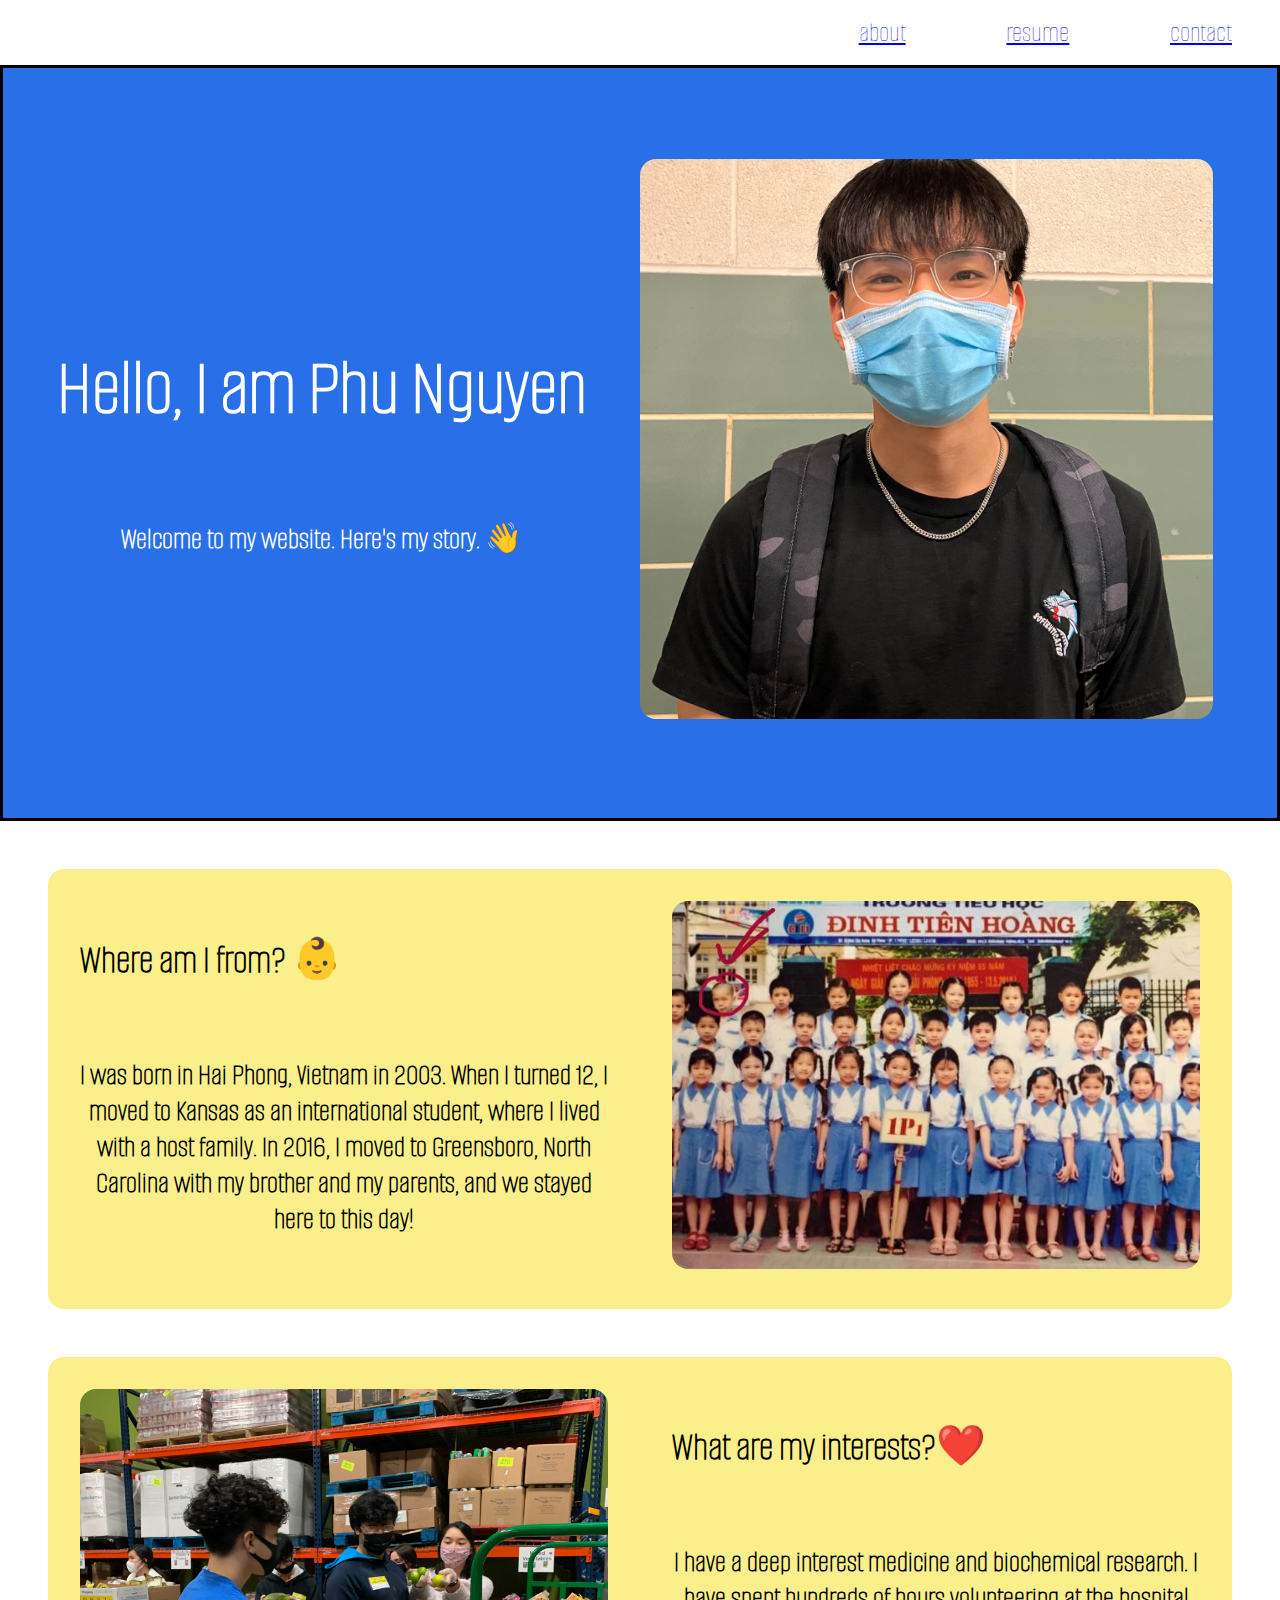
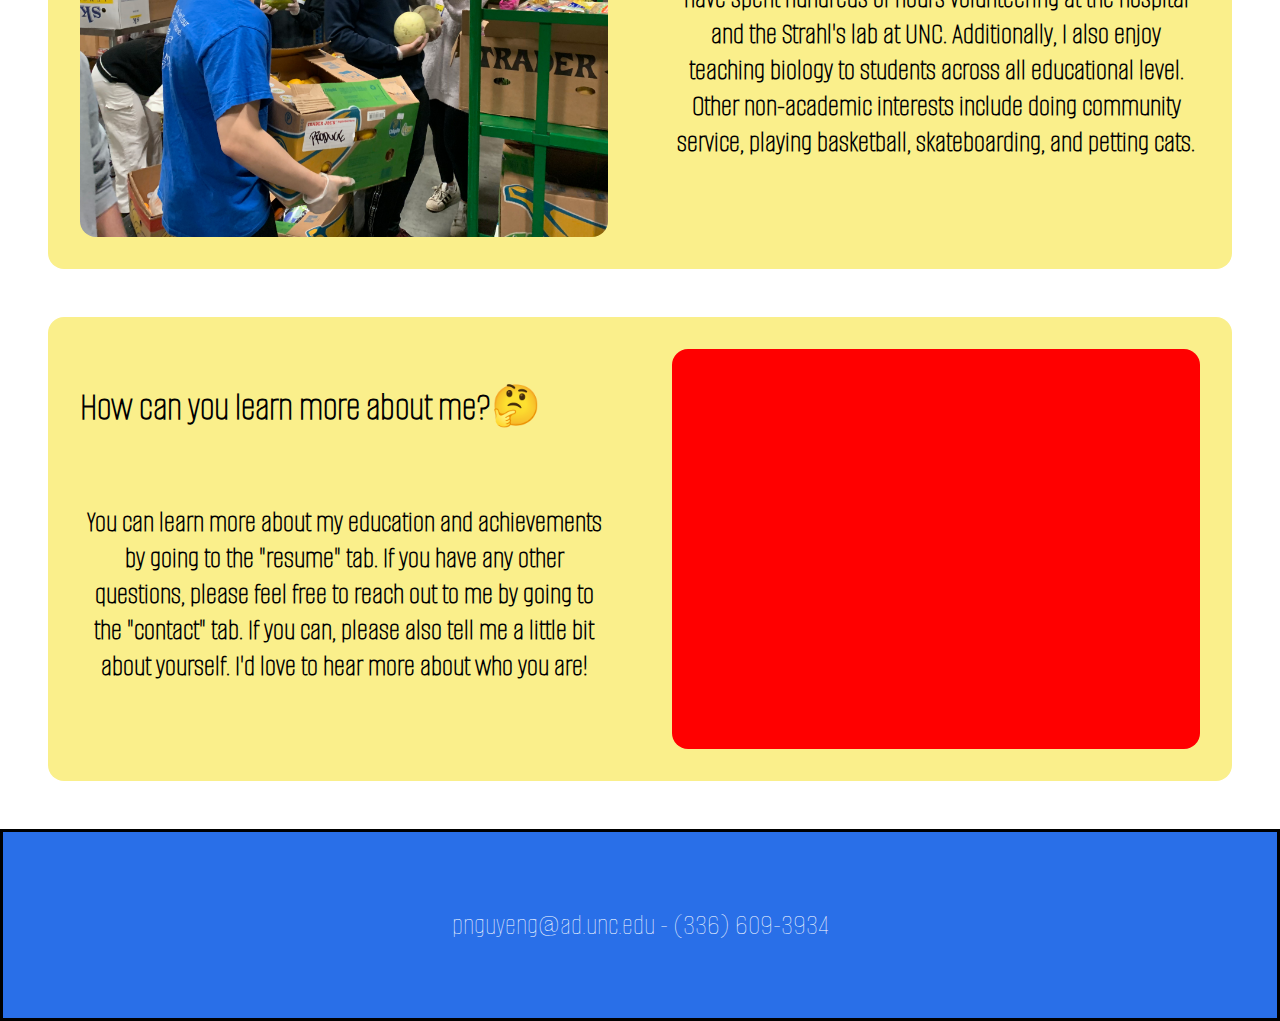
==== index.html @ cb56262c "add initial file" ====
<!DOCTYPE HTML>
<html lang="en">

<head>
  <title>Phu Nguyen</title>
  <meta charset="utf-8">
  <meta name="viewport" content="width=device-width, initial-scale=1.0">
  <link rel="stylesheet" href="css/style.css">
  <link rel="preconnect" href="https://fonts.googleapis.com">
<link rel="preconnect" href="https://fonts.gstatic.com" crossorigin>
<link href="https://fonts.googleapis.com/css2?family=Alumni+Sans+Pinstripe&display=swap" rel="stylesheet">
</head>

<body>
<header>
    <div class="header1">
        <nav>
            <a href="index.html">about</a>
            <a href="resume.html">resume</a>
            <a href="contact.html">contact</a>
        </nav>
    </div>
  
    <div class="header2">
    <div class="headercontainer">
        <h1>Hello, I am Phu Nguyen</h1>
        <h3>Welcome to my website. Here's my story. 👋</h3>
    </div>
        <div class="headshot" role="img" aria-label="Image of my headshot"></div>
    </div>
</header>

<main>
    <div class="main1">
        <div class="from">
            <h2>Where am I from? 👶</h2>
            <h4>I was born in Hai Phong, Vietnam in 2003. When I turned 12, I moved to Kansas as an international student, where I lived with a host family. In 2016, I moved to Greensboro, North Carolina with my brother and my parents, and we stayed here to this day!</h4>
        </div>
        <div class="viet" role="img" aria-label="Image of me in first grade"></div>
    </div>

    <div class="main2">
        <div class="service" role="img" aria-label="Image of me volunteering"></div>
        <div class="interest">
            <h2>What are my interests?❤️</h2>
            <h4>I have a deep interest medicine and biochemical research. I have spent hundreds of hours volunteering at the hospital and the Strahl's lab at UNC. Additionally, I also enjoy teaching biology to students across all educational level. Other non-academic interests include doing community service, playing basketball, skateboarding, and petting cats.</h4>
        </div>
    </div>

    <div class="main3">
        <div class="learn">
            <h2>How can you learn more about me?🤔</h2>
            <h4>You can learn more about my education and achievements by going to the "resume" tab. If you have any other questions, please feel free to reach out to me by going to the "contact" tab. If you can, please also tell me a little bit about yourself. I'd love to hear more about who you are!</h4>
        </div>
        <div class="thx" role="img" aria-label="Image of me at UNC"></div>
    </div>
</main>

<footer>
    <div class="foot">pnguyeng@ad.unc.edu - (336) 609-3934</div>
</footer>
</body>
</html>
---- css/style.css ----
* {
    box-sizing: border-box;
  }

body {
    text-align: center;
    font-family: Arial, sans-serif;
    background-color: white;
    margin: 0;
    height: auto;
    display: grid;
    font-family: 'Alumni Sans Pinstripe', sans-serif;

    grid-template-areas: "header1"
    "header2"
    "main1"
    "main2"
    "main3"
    "footer";
    height: 100vh;
}


header{
  background-color: white
}

.header1 {
  grid-area: header1;
  display: grid;
  grid-template-columns: 1fr 1fr;
  margin-left: 2em;
  margin-right: 2em;
  border-width: 0.1px;
}


nav {
  grid-column: 2;
  display: flex;
  justify-content: space-between;
  margin: 1em;
}

nav a:hover{
  color: blue;
  background-color: rgb(250, 239, 139);;
  border-radius: 0.1em;
}

nav a:focus{
  color:red;
}


a {
  font-size: 23px;
}

.header2 {
  grid-area: header2;
  display: grid;
  grid-template-columns: 1fr 5fr 1fr;
  grid-template-rows: 1fr;
  background-color: rgb(41, 111, 232);
  border-style: solid;
  border-color: black;
  border-width: 3px;
}


.headercontainer {
  grid-column: 2;
  grid-row: 2;
  height: 8em;
  margin-bottom: 1.5em;
}

h1 {
  font-size: 40px;
  color:white;
}

h3 {
  font-size: 20px;
  color: white;
}

.headshot {
  grid-row: 1;
  grid-column: 2/3;
  height: 30em;
  background-image: url("../img/header.jpg");
  background-repeat: no-repeat;
  background-position: center;
  background-size: cover;
  background-color: red;
  margin-top: 2em;
  border-radius: 1em;
}


.main1 {
  grid-area: main1;
  display: grid;
  grid-template-columns: 1fr 1fr 1fr;
  background-color: rgb(250, 239, 139);
  margin: 2em;
  border-radius: 1em;
}

.from {
  grid-column: 1/4;
  display: flex;
  flex-direction: column;
  align-items: start;
  margin: 2em;
}

h2 {
  font-size: 27px;
}

h4 {
  font-size: 22px;
}

.main2 {
  grid-area: main2;
  display: grid;
  grid-template-columns: 1fr 1fr 1fr;
  background-color: rgb(250, 239, 139);
  margin: 2em;
  border-radius: 1em;
}

.interest {
  grid-column: 1/4;
  display: flex;
  flex-direction: column;
  align-items: start;
  margin: 2em;
}

.main3 {
  grid-area: main1;
  display: grid;
  grid-template-columns: 1fr 1fr 1fr;
  background-color: rgb(250, 239, 139);
  margin: 2em;
  border-radius: 1em;
}

.learn {
  grid-column: 1/4;
  display: flex;
  flex-direction: column;
  align-items: start;
  margin: 2em;
}

footer {
      grid-area: footer;
      border-style: solid;
      border-width: 3px;
      background-color: rgb(41, 111, 232);
    
   }

.foot {
  font-size: 20px;
  color: white;
  margin: 3em;
}


@media screen and (min-width:800px) {

.header2 {
    grid-area: header2;
    display: grid;
    grid-template-columns: 1fr 2fr 1fr;
    grid-template-rows: 1fr;
    border-width: 0.1px;
    border-style: solid;
  border-color: black;
  border-width: 3px;
  }
  
  
  .headercontainer {
    grid-column: 2;
    grid-row: 2;
    height: 8em;
  }
  
  h1 {
    font-size: 40px;
    font-weight: 900;
  }
  
  h3 {
    font-size: 25px;
  }
  
  .headshot {
    grid-row: 1;
    grid-column: 2/3;
    height: 25em;
    background-image: url("../img/header.jpg");
    background-repeat: no-repeat;
    background-position: center;
    background-size: cover;
    background-color: red;
    margin-top: 2em;
  }

.main1 {
  grid-area: main1;
  display: grid;
  grid-template-columns: 1fr 1fr 1fr 1fr;
}

.from {
  grid-column: 1/3;
  display: flex;
  flex-direction: column;
  align-items: start;
  margin: 2em;
}

h2 {
  font-size: 30px;
}

h4 {
  font-size: 25px;
}
.viet {
  grid-column: 3/5;
  height: 20em;
  background-image: url("../img/viet.jpg");
  background-repeat: no-repeat;
  background-position: center;
  background-size: cover;
  background-color: red;
  margin: 2em;
  border-radius: 1em;
}

.main2 {
  grid-area: main2;
  display: grid;
  grid-template-columns: 1fr 1fr 1fr 1fr;
  background-color: rgb(250, 239, 139);
  margin: 2em;
  border-radius: 1em;
}

.interest {
  grid-column: 3/5;
  display: flex;
  flex-direction: column;
  align-items: start;
  margin: 2em;
}

.service {
  grid-column: 1/3;
  height: 25em;
  background-image: url("../img/service.JPG");
  background-repeat: no-repeat;
  background-position: center;
  background-size: cover;
  background-color: red;
  margin: 2em;
  border-radius: 1em;
}

.main3 {
  grid-area: main1;
  display: grid;
  grid-template-columns: 1fr 1fr 1fr 1fr;
  background-color: rgb(250, 239, 139);
  margin: 2em;
  border-radius: 1em;
}

.learn {
  grid-column: 1/3;
  display: flex;
  flex-direction: column;
  align-items: start;
  margin: 2em;
}

.thx {
  grid-column: 3/5;
  height: 25em;
  background-image: url("../img/thx.JPG");
  background-repeat: no-repeat;
  background-position: center;
  background-size: cover;
  background-color: red;
  margin: 2em;
  border-radius: 1em;
}

.foot {
  font-size: 25px;
  color: white;
  margin: 2.5em;
}
}

@media screen and (min-width:1100px) {
 .header1 {
  grid-area: header1;
  display: grid;
  grid-template-columns: 1fr 1fr 1fr;
}

nav {
  grid-column: 3;
}

a {
  font-size: 28px;
}



.header2 {
  grid-area: header2;
  display: grid;
  grid-template-columns: 1fr 2fr 2fr 1fr;
  grid-template-rows: 1fr 10fr 1fr;
  padding-bottom: 2.5em;
  border-style: solid;
  border-color: black;
  border-width: 3px;
}


.headercontainer {
  padding-top: 0em;
  grid-column: 1/3;
  grid-row: 2/4;
  display: flex;
  align-content: center;
  justify-content: center;
  flex-direction: column;
  height: 100%;
  padding-bottom: 2em;

}

h1 {
  font-size: 80px;
  font-weight: 900;
}

h3 {
  font-size: 30px;
}

.headshot {
  grid-row: 2/3;
  grid-column: 3/5;
  height: 35em;
  width: 90%;
  background-image: url("../img/header.jpg");
  background-repeat: no-repeat;
  background-position: center;
  background-size: cover;
  margin-top: 2em;
}

.main1 {
  grid-area: main1;
  display: grid;
  grid-template-columns: 1fr 1fr 1fr 1fr;
  margin: 3em;
}

.from {
  grid-column: 1/3;
  display: flex;
  flex-direction: column;
  align-items: start;
  margin: 2em;
}

h2 {
  font-size: 40px;
  font-weight: 900;
}

h4 {
  font-size: 30px;
}
.viet {
  grid-column: 3/5;
  height: 23em;
  background-image: url("../img/viet.jpg");
  background-repeat: no-repeat;
  background-position: center;
  background-size: cover;
  background-color: red;
  margin: 2em;
}

.main2 {
  grid-area: main2;
  display: grid;
  grid-template-columns: 1fr 1fr 1fr 1fr;
  margin: 3em;
  border-radius: 1em;
}

.interest {
  grid-column: 3/5;
  display: flex;
  flex-direction: column;
  align-items: start;
  margin: 2em;
}

.service {
  grid-column: 1/3;
  height: 28em;
  background-image: url("../img/service.JPG");
  background-repeat: no-repeat;
  background-position: center;
  background-size: cover;
  background-color: red;
  margin: 2em;
}

.main3 {
  grid-area: main1;
  display: grid;
  grid-template-columns: 1fr 1fr 1fr 1fr;
  margin: 3em;
  border-radius: 1em;
}

.learn {
  grid-column: 1/3;
  display: flex;
  flex-direction: column;
  align-items: start;
  margin: 2em;
}

.thx {
  grid-column: 3/5;
  height: 25em;
  background-image: url("../img/thx.JPG");
  background-repeat: no-repeat;
  background-position: center;
  background-size: cover;
  background-color: red;
  margin: 2em;
}
.foot {
  font-size: 30px;
  color: white;
  margin: 2.5em;
}
}
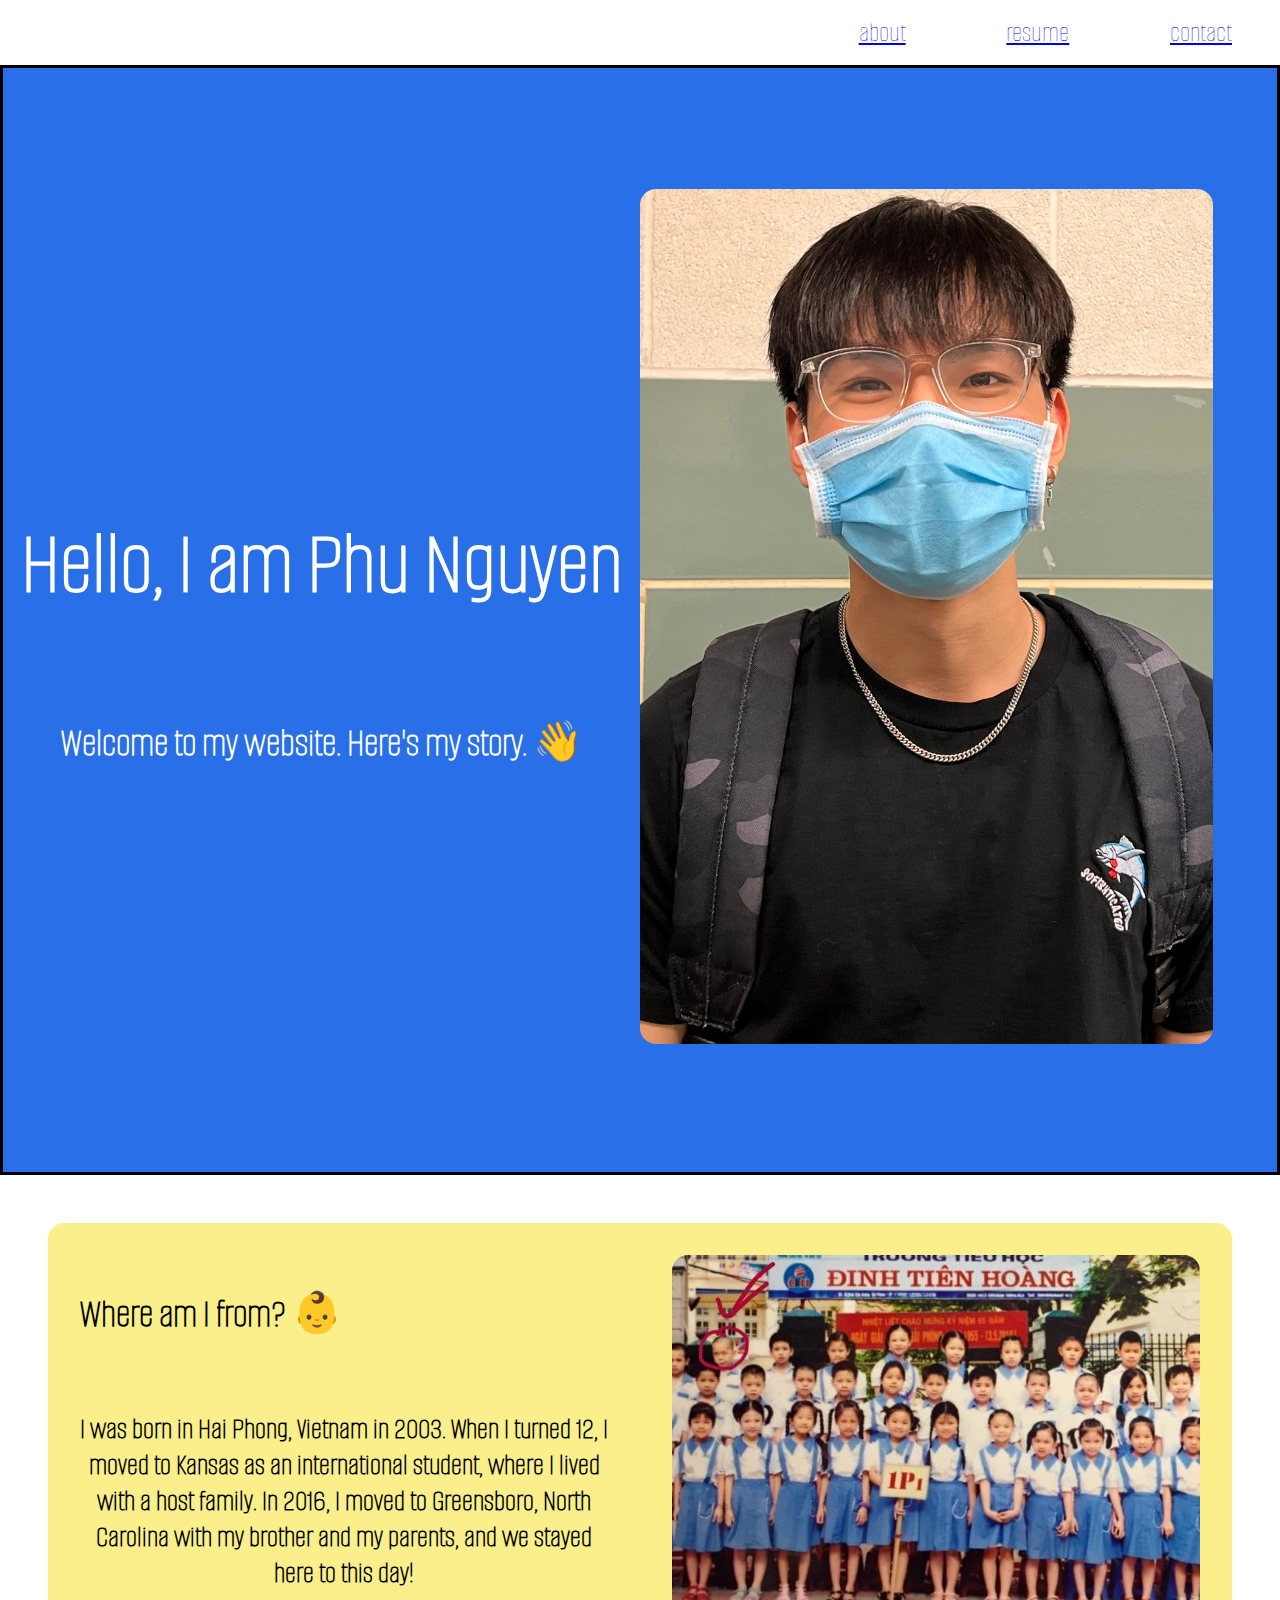
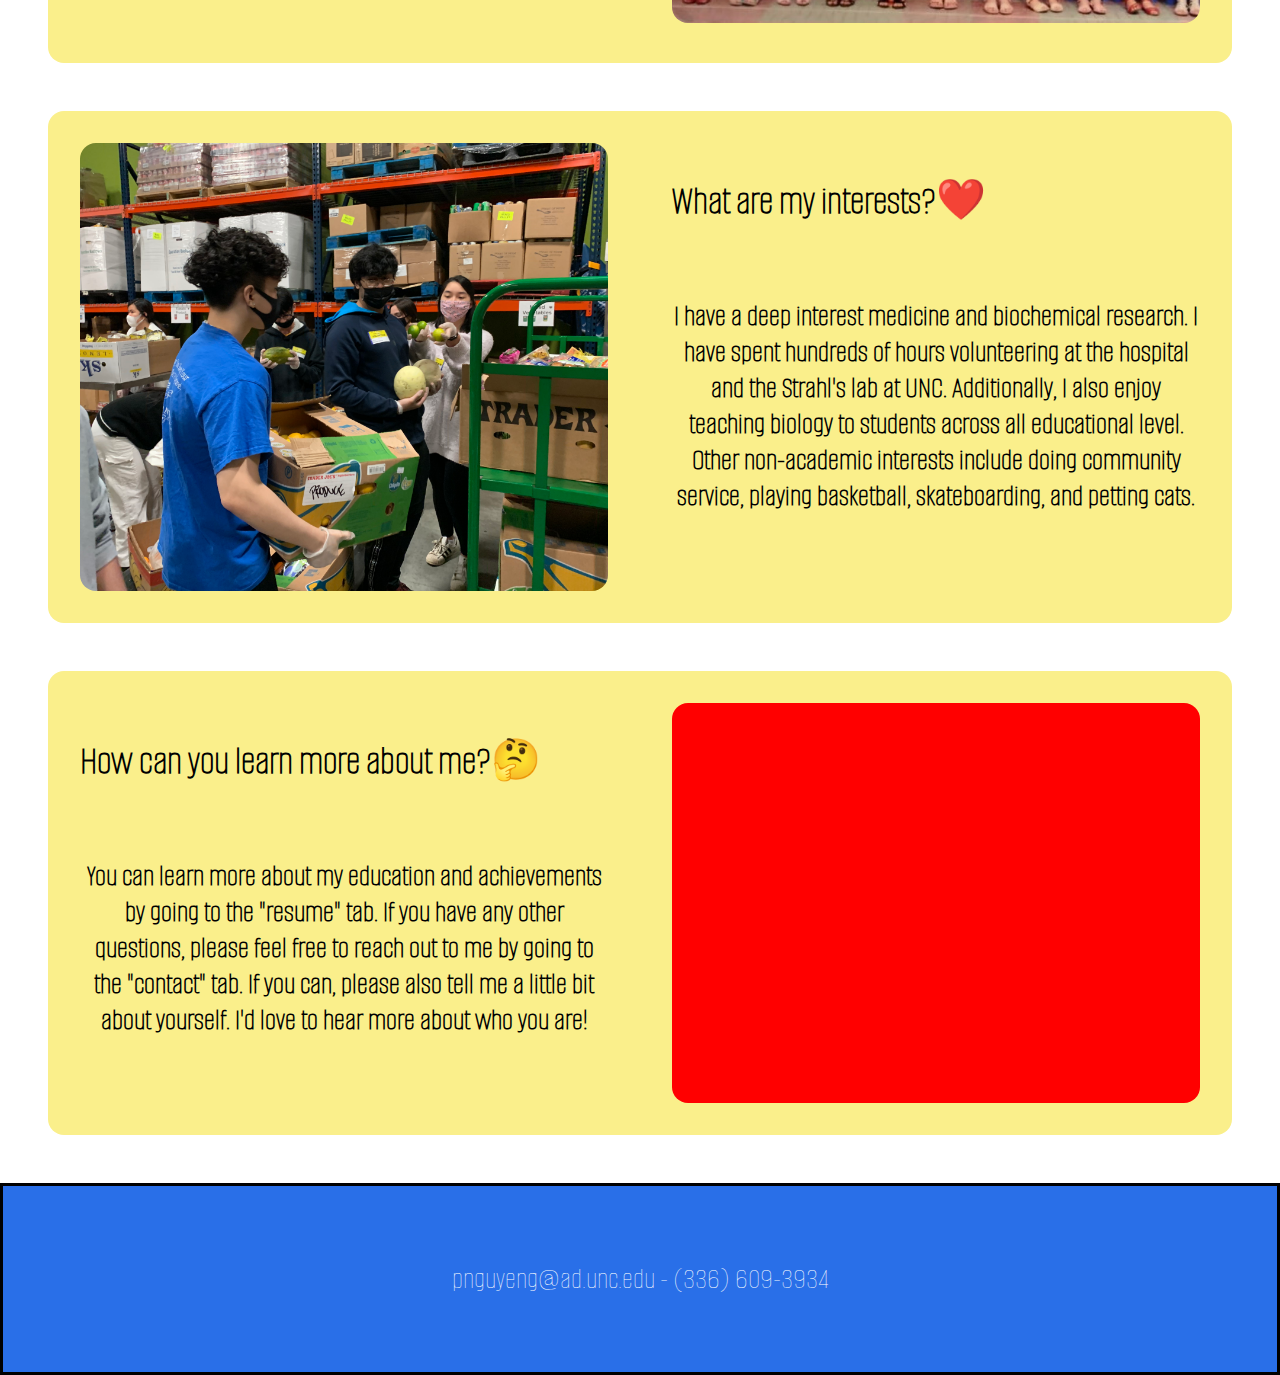
==== commit 773b2e3e: "beautify" ====
--- a/index.html
+++ b/index.html
@@ -2,62 +2,70 @@
 <html lang="en">
 
 <head>
-  <title>Phu Nguyen</title>
-  <meta charset="utf-8">
-  <meta name="viewport" content="width=device-width, initial-scale=1.0">
-  <link rel="stylesheet" href="css/style.css">
-  <link rel="preconnect" href="https://fonts.googleapis.com">
-<link rel="preconnect" href="https://fonts.gstatic.com" crossorigin>
-<link href="https://fonts.googleapis.com/css2?family=Alumni+Sans+Pinstripe&display=swap" rel="stylesheet">
+    <title>Phu Nguyen</title>
+    <meta charset="utf-8">
+    <meta name="viewport" content="width=device-width, initial-scale=1.0">
+    <link rel="stylesheet" href="css/style.css">
+    <link rel="preconnect" href="https://fonts.googleapis.com">
+    <link rel="preconnect" href="https://fonts.gstatic.com" crossorigin>
+    <link href="https://fonts.googleapis.com/css2?family=Alumni+Sans+Pinstripe&display=swap" rel="stylesheet">
 </head>
 
 <body>
-<header>
-    <div class="header1">
-        <nav>
-            <a href="index.html">about</a>
-            <a href="resume.html">resume</a>
-            <a href="contact.html">contact</a>
-        </nav>
-    </div>
-  
-    <div class="header2">
-    <div class="headercontainer">
-        <h1>Hello, I am Phu Nguyen</h1>
-        <h3>Welcome to my website. Here's my story. 👋</h3>
-    </div>
-        <div class="headshot" role="img" aria-label="Image of my headshot"></div>
-    </div>
-</header>
+    <header>
+        <div class="header1">
+            <nav>
+                <a href="index.html">about</a>
+                <a href="resume.html">resume</a>
+                <a href="contact.html">contact</a>
+            </nav>
+        </div>
 
-<main>
-    <div class="main1">
-        <div class="from">
-            <h2>Where am I from? 👶</h2>
-            <h4>I was born in Hai Phong, Vietnam in 2003. When I turned 12, I moved to Kansas as an international student, where I lived with a host family. In 2016, I moved to Greensboro, North Carolina with my brother and my parents, and we stayed here to this day!</h4>
+        <div class="header2">
+            <div class="headercontainer">
+                <h1>Hello, I am Phu Nguyen</h1>
+                <h3>Welcome to my website. Here's my story. 👋</h3>
+            </div>
+            <div class="headshot" role="img" aria-label="Image of my headshot"></div>
         </div>
-        <div class="viet" role="img" aria-label="Image of me in first grade"></div>
-    </div>
+    </header>
 
-    <div class="main2">
-        <div class="service" role="img" aria-label="Image of me volunteering"></div>
-        <div class="interest">
-            <h2>What are my interests?❤️</h2>
-            <h4>I have a deep interest medicine and biochemical research. I have spent hundreds of hours volunteering at the hospital and the Strahl's lab at UNC. Additionally, I also enjoy teaching biology to students across all educational level. Other non-academic interests include doing community service, playing basketball, skateboarding, and petting cats.</h4>
+    <main>
+        <div class="main1">
+            <div class="from">
+                <h2>Where am I from? 👶</h2>
+                <h4>I was born in Hai Phong, Vietnam in 2003. When I turned 12, I moved to Kansas as an international
+                    student, where I lived with a host family. In 2016, I moved to Greensboro, North Carolina with my
+                    brother and my parents, and we stayed here to this day!</h4>
+            </div>
+            <div class="viet" role="img" aria-label="Image of me in first grade"></div>
         </div>
-    </div>
 
-    <div class="main3">
-        <div class="learn">
-            <h2>How can you learn more about me?🤔</h2>
-            <h4>You can learn more about my education and achievements by going to the "resume" tab. If you have any other questions, please feel free to reach out to me by going to the "contact" tab. If you can, please also tell me a little bit about yourself. I'd love to hear more about who you are!</h4>
+        <div class="main2">
+            <div class="service" role="img" aria-label="Image of me volunteering"></div>
+            <div class="interest">
+                <h2>What are my interests?❤️</h2>
+                <h4>I have a deep interest medicine and biochemical research. I have spent hundreds of hours
+                    volunteering at the hospital and the Strahl's lab at UNC. Additionally, I also enjoy teaching
+                    biology to students across all educational level. Other non-academic interests include doing
+                    community service, playing basketball, skateboarding, and petting cats.</h4>
+            </div>
         </div>
-        <div class="thx" role="img" aria-label="Image of me at UNC"></div>
-    </div>
-</main>
 
-<footer>
-    <div class="foot">pnguyeng@ad.unc.edu - (336) 609-3934</div>
-</footer>
+        <div class="main3">
+            <div class="learn">
+                <h2>How can you learn more about me?🤔</h2>
+                <h4>You can learn more about my education and achievements by going to the "resume" tab. If you have any
+                    other questions, please feel free to reach out to me by going to the "contact" tab. If you can,
+                    please also tell me a little bit about yourself. I'd love to hear more about who you are!</h4>
+            </div>
+            <div class="thx" role="img" aria-label="Image of me at UNC"></div>
+        </div>
+    </main>
+
+    <footer>
+        <div class="foot">pnguyeng@ad.unc.edu - (336) 609-3934</div>
+    </footer>
 </body>
+
 </html>--- a/css/style.css
+++ b/css/style.css
@@ -1,27 +1,27 @@
 * {
-    box-sizing: border-box;
-  }
+  box-sizing: border-box;
+}
 
 body {
-    text-align: center;
-    font-family: Arial, sans-serif;
-    background-color: white;
-    margin: 0;
-    height: auto;
-    display: grid;
-    font-family: 'Alumni Sans Pinstripe', sans-serif;
-
-    grid-template-areas: "header1"
+  text-align: center;
+  font-family: Arial, sans-serif;
+  background-color: white;
+  margin: 0;
+  height: auto;
+  display: grid;
+  font-family: 'Alumni Sans Pinstripe', sans-serif;
+
+  grid-template-areas: "header1"
     "header2"
     "main1"
     "main2"
     "main3"
     "footer";
-    height: 100vh;
-}
-
-
-header{
+  height: 100vh;
+}
+
+
+header {
   background-color: white
 }
 
@@ -42,14 +42,15 @@
   margin: 1em;
 }
 
-nav a:hover{
+nav a:hover {
   color: blue;
-  background-color: rgb(250, 239, 139);;
+  background-color: rgb(250, 239, 139);
+  ;
   border-radius: 0.1em;
 }
 
-nav a:focus{
-  color:red;
+nav a:focus {
+  color: red;
 }
 
 
@@ -78,7 +79,7 @@
 
 h1 {
   font-size: 40px;
-  color:white;
+  color: white;
 }
 
 h3 {
@@ -89,7 +90,7 @@
 .headshot {
   grid-row: 1;
   grid-column: 2/3;
-  height: 30em;
+  height: 70vh;
   background-image: url("../img/header.jpg");
   background-repeat: no-repeat;
   background-position: center;
@@ -160,12 +161,12 @@
 }
 
 footer {
-      grid-area: footer;
-      border-style: solid;
-      border-width: 3px;
-      background-color: rgb(41, 111, 232);
-    
-   }
+  grid-area: footer;
+  border-style: solid;
+  border-width: 3px;
+  background-color: rgb(41, 111, 232);
+
+}
 
 .foot {
   font-size: 20px;
@@ -176,296 +177,299 @@
 
 @media screen and (min-width:800px) {
 
-.header2 {
+  .header2 {
     grid-area: header2;
     display: grid;
     grid-template-columns: 1fr 2fr 1fr;
     grid-template-rows: 1fr;
     border-width: 0.1px;
     border-style: solid;
-  border-color: black;
-  border-width: 3px;
-  }
-  
-  
+    border-color: black;
+    border-width: 3px;
+  }
+
+
   .headercontainer {
     grid-column: 2;
     grid-row: 2;
     height: 8em;
   }
-  
+
   h1 {
     font-size: 40px;
     font-weight: 900;
   }
-  
+
   h3 {
     font-size: 25px;
   }
-  
+
   .headshot {
     grid-row: 1;
     grid-column: 2/3;
+    height: 70vh;
+    background-image: url("../img/header.jpg");
+    background-repeat: no-repeat;
+    background-position: center;
+    background-size: cover;
+    background-color: red;
+    margin-top: 2em;
+  }
+
+  .main1 {
+    grid-area: main1;
+    display: grid;
+    grid-template-columns: 1fr 1fr 1fr 1fr;
+  }
+
+  .from {
+    grid-column: 1/3;
+    display: flex;
+    flex-direction: column;
+    align-items: start;
+    margin: 2em;
+  }
+
+  h2 {
+    font-size: 30px;
+  }
+
+  h4 {
+    font-size: 25px;
+  }
+
+  .viet {
+    grid-column: 3/5;
+    height: 20em;
+    background-image: url("../img/viet.jpg");
+    background-repeat: no-repeat;
+    background-position: center;
+    background-size: cover;
+    background-color: red;
+    margin: 2em;
+    border-radius: 1em;
+  }
+
+  .main2 {
+    grid-area: main2;
+    display: grid;
+    grid-template-columns: 1fr 1fr 1fr 1fr;
+    background-color: rgb(250, 239, 139);
+    margin: 2em;
+    border-radius: 1em;
+  }
+
+  .interest {
+    grid-column: 3/5;
+    display: flex;
+    flex-direction: column;
+    align-items: start;
+    margin: 2em;
+  }
+
+  .service {
+    grid-column: 1/3;
     height: 25em;
+    background-image: url("../img/service.JPG");
+    background-repeat: no-repeat;
+    background-position: center;
+    background-size: cover;
+    background-color: red;
+    margin: 2em;
+    border-radius: 1em;
+  }
+
+  .main3 {
+    grid-area: main1;
+    display: grid;
+    grid-template-columns: 1fr 1fr 1fr 1fr;
+    background-color: rgb(250, 239, 139);
+    margin: 2em;
+    border-radius: 1em;
+  }
+
+  .learn {
+    grid-column: 1/3;
+    display: flex;
+    flex-direction: column;
+    align-items: start;
+    margin: 2em;
+  }
+
+  .thx {
+    grid-column: 3/5;
+    height: 25em;
+    background-image: url("../img/thx.JPG");
+    background-repeat: no-repeat;
+    background-position: center;
+    background-size: cover;
+    background-color: red;
+    margin: 2em;
+    border-radius: 1em;
+  }
+
+  .foot {
+    font-size: 25px;
+    color: white;
+    margin: 2.5em;
+  }
+}
+
+@media screen and (min-width:1100px) {
+  .header1 {
+    grid-area: header1;
+    display: grid;
+    grid-template-columns: 1fr 1fr 1fr;
+  }
+
+  nav {
+    grid-column: 3;
+  }
+
+  a {
+    font-size: 28px;
+  }
+
+
+
+  .header2 {
+    grid-area: header2;
+    display: grid;
+    grid-template-columns: 1fr 2fr 2fr 1fr;
+    grid-template-rows: 1fr 10fr 1fr;
+    padding-bottom: 2.5em;
+    border-style: solid;
+    border-color: black;
+    border-width: 3px;
+  }
+
+
+  .headercontainer {
+    padding-top: 0em;
+    grid-column: 1/3;
+    grid-row: 2/4;
+    display: flex;
+    align-content: center;
+    justify-content: center;
+    flex-direction: column;
+    height: 100%;
+    padding-bottom: 2em;
+
+  }
+
+  h1 {
+    font-size: 90px;
+    font-weight: 900;
+  }
+
+  h3 {
+    font-size: 40px;
+  }
+
+  .headshot {
+    grid-row: 2/3;
+    grid-column: 3/5;
+    height: 95vh;
+    width: 90%;
     background-image: url("../img/header.jpg");
     background-repeat: no-repeat;
     background-position: center;
     background-size: cover;
-    background-color: red;
     margin-top: 2em;
   }
 
-.main1 {
-  grid-area: main1;
-  display: grid;
-  grid-template-columns: 1fr 1fr 1fr 1fr;
-}
-
-.from {
-  grid-column: 1/3;
-  display: flex;
-  flex-direction: column;
-  align-items: start;
-  margin: 2em;
-}
-
-h2 {
-  font-size: 30px;
-}
-
-h4 {
-  font-size: 25px;
-}
-.viet {
-  grid-column: 3/5;
-  height: 20em;
-  background-image: url("../img/viet.jpg");
-  background-repeat: no-repeat;
-  background-position: center;
-  background-size: cover;
-  background-color: red;
-  margin: 2em;
-  border-radius: 1em;
-}
-
-.main2 {
-  grid-area: main2;
-  display: grid;
-  grid-template-columns: 1fr 1fr 1fr 1fr;
-  background-color: rgb(250, 239, 139);
-  margin: 2em;
-  border-radius: 1em;
-}
-
-.interest {
-  grid-column: 3/5;
-  display: flex;
-  flex-direction: column;
-  align-items: start;
-  margin: 2em;
-}
-
-.service {
-  grid-column: 1/3;
-  height: 25em;
-  background-image: url("../img/service.JPG");
-  background-repeat: no-repeat;
-  background-position: center;
-  background-size: cover;
-  background-color: red;
-  margin: 2em;
-  border-radius: 1em;
-}
-
-.main3 {
-  grid-area: main1;
-  display: grid;
-  grid-template-columns: 1fr 1fr 1fr 1fr;
-  background-color: rgb(250, 239, 139);
-  margin: 2em;
-  border-radius: 1em;
-}
-
-.learn {
-  grid-column: 1/3;
-  display: flex;
-  flex-direction: column;
-  align-items: start;
-  margin: 2em;
-}
-
-.thx {
-  grid-column: 3/5;
-  height: 25em;
-  background-image: url("../img/thx.JPG");
-  background-repeat: no-repeat;
-  background-position: center;
-  background-size: cover;
-  background-color: red;
-  margin: 2em;
-  border-radius: 1em;
-}
-
-.foot {
-  font-size: 25px;
-  color: white;
-  margin: 2.5em;
-}
-}
-
-@media screen and (min-width:1100px) {
- .header1 {
-  grid-area: header1;
-  display: grid;
-  grid-template-columns: 1fr 1fr 1fr;
-}
-
-nav {
-  grid-column: 3;
-}
-
-a {
-  font-size: 28px;
-}
-
-
-
-.header2 {
-  grid-area: header2;
-  display: grid;
-  grid-template-columns: 1fr 2fr 2fr 1fr;
-  grid-template-rows: 1fr 10fr 1fr;
-  padding-bottom: 2.5em;
-  border-style: solid;
-  border-color: black;
-  border-width: 3px;
-}
-
-
-.headercontainer {
-  padding-top: 0em;
-  grid-column: 1/3;
-  grid-row: 2/4;
-  display: flex;
-  align-content: center;
-  justify-content: center;
-  flex-direction: column;
-  height: 100%;
-  padding-bottom: 2em;
-
-}
-
-h1 {
-  font-size: 80px;
-  font-weight: 900;
-}
-
-h3 {
-  font-size: 30px;
-}
-
-.headshot {
-  grid-row: 2/3;
-  grid-column: 3/5;
-  height: 35em;
-  width: 90%;
-  background-image: url("../img/header.jpg");
-  background-repeat: no-repeat;
-  background-position: center;
-  background-size: cover;
-  margin-top: 2em;
-}
-
-.main1 {
-  grid-area: main1;
-  display: grid;
-  grid-template-columns: 1fr 1fr 1fr 1fr;
-  margin: 3em;
-}
-
-.from {
-  grid-column: 1/3;
-  display: flex;
-  flex-direction: column;
-  align-items: start;
-  margin: 2em;
-}
-
-h2 {
-  font-size: 40px;
-  font-weight: 900;
-}
-
-h4 {
-  font-size: 30px;
-}
-.viet {
-  grid-column: 3/5;
-  height: 23em;
-  background-image: url("../img/viet.jpg");
-  background-repeat: no-repeat;
-  background-position: center;
-  background-size: cover;
-  background-color: red;
-  margin: 2em;
-}
-
-.main2 {
-  grid-area: main2;
-  display: grid;
-  grid-template-columns: 1fr 1fr 1fr 1fr;
-  margin: 3em;
-  border-radius: 1em;
-}
-
-.interest {
-  grid-column: 3/5;
-  display: flex;
-  flex-direction: column;
-  align-items: start;
-  margin: 2em;
-}
-
-.service {
-  grid-column: 1/3;
-  height: 28em;
-  background-image: url("../img/service.JPG");
-  background-repeat: no-repeat;
-  background-position: center;
-  background-size: cover;
-  background-color: red;
-  margin: 2em;
-}
-
-.main3 {
-  grid-area: main1;
-  display: grid;
-  grid-template-columns: 1fr 1fr 1fr 1fr;
-  margin: 3em;
-  border-radius: 1em;
-}
-
-.learn {
-  grid-column: 1/3;
-  display: flex;
-  flex-direction: column;
-  align-items: start;
-  margin: 2em;
-}
-
-.thx {
-  grid-column: 3/5;
-  height: 25em;
-  background-image: url("../img/thx.JPG");
-  background-repeat: no-repeat;
-  background-position: center;
-  background-size: cover;
-  background-color: red;
-  margin: 2em;
-}
-.foot {
-  font-size: 30px;
-  color: white;
-  margin: 2.5em;
-}
-}
+  .main1 {
+    grid-area: main1;
+    display: grid;
+    grid-template-columns: 1fr 1fr 1fr 1fr;
+    margin: 3em;
+  }
+
+  .from {
+    grid-column: 1/3;
+    display: flex;
+    flex-direction: column;
+    align-items: start;
+    margin: 2em;
+  }
+
+  h2 {
+    font-size: 40px;
+    font-weight: 900;
+  }
+
+  h4 {
+    font-size: 30px;
+  }
+
+  .viet {
+    grid-column: 3/5;
+    height: 23em;
+    background-image: url("../img/viet.jpg");
+    background-repeat: no-repeat;
+    background-position: center;
+    background-size: cover;
+    background-color: red;
+    margin: 2em;
+  }
+
+  .main2 {
+    grid-area: main2;
+    display: grid;
+    grid-template-columns: 1fr 1fr 1fr 1fr;
+    margin: 3em;
+    border-radius: 1em;
+  }
+
+  .interest {
+    grid-column: 3/5;
+    display: flex;
+    flex-direction: column;
+    align-items: start;
+    margin: 2em;
+  }
+
+  .service {
+    grid-column: 1/3;
+    height: 28em;
+    background-image: url("../img/service.JPG");
+    background-repeat: no-repeat;
+    background-position: center;
+    background-size: cover;
+    background-color: red;
+    margin: 2em;
+  }
+
+  .main3 {
+    grid-area: main1;
+    display: grid;
+    grid-template-columns: 1fr 1fr 1fr 1fr;
+    margin: 3em;
+    border-radius: 1em;
+  }
+
+  .learn {
+    grid-column: 1/3;
+    display: flex;
+    flex-direction: column;
+    align-items: start;
+    margin: 2em;
+  }
+
+  .thx {
+    grid-column: 3/5;
+    height: 25em;
+    background-image: url("../img/thx.JPG");
+    background-repeat: no-repeat;
+    background-position: center;
+    background-size: cover;
+    background-color: red;
+    margin: 2em;
+  }
+
+  .foot {
+    font-size: 30px;
+    color: white;
+    margin: 2.5em;
+  }
+}